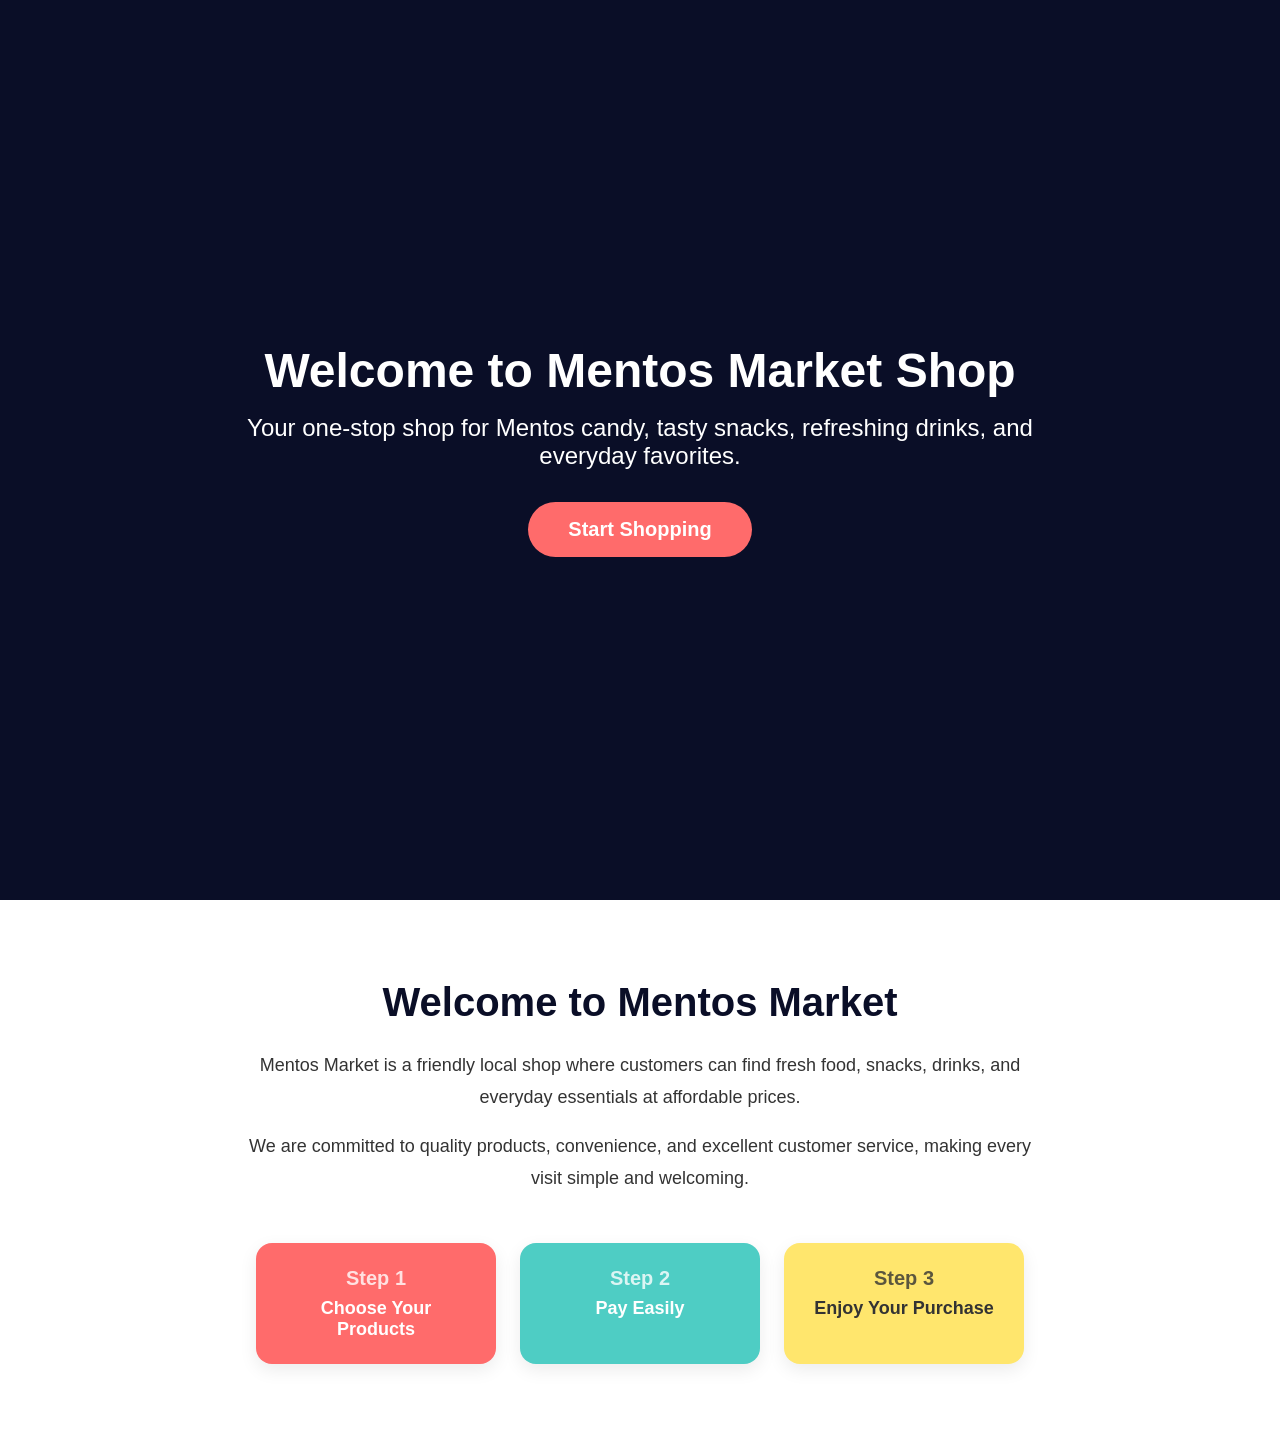
==== index.html @ abd87499 "ccgc" ====
<!DOCTYPE html>
<html lang="en">
<head>
    <meta charset="UTF-8">
    <meta name="viewport" content="width=device-width, initial-scale=1.0">
    <title>AI for Students</title>
    <link rel="stylesheet" href="style.css">
</head>
<body>
    <section class="hero">
        <h1>Welcome to Mentos Market Shop</h1>
        <p>Your one-stop shop for Mentos candy, tasty snacks, refreshing drinks, and everyday favorites.</p>
        <button class="cta-button">Start Shopping</button>
    </section>

    <section class="about">
        <h2>Welcome to Mentos Market</h2>
        <div class="about-content">
            <p>Mentos Market is a friendly local shop where customers can find fresh food, snacks, drinks, and everyday essentials at affordable prices.</p>
            <p>We are committed to quality products, convenience, and excellent customer service, making every visit simple and welcoming.</p>
        </div>
        <div class="steps">
            <div class="step-box">
                <h3>Step 1</h3>
                <p>Choose Your Products</p>
            </div>
            <div class="step-box">
                <h3>Step 2</h3>
                <p>Pay Easily</p>
            </div>
            <div class="step-box">
                <h3>Step 3</h3>
                <p>Enjoy Your Purchase</p>
            </div>
        </div>
    </section>

    <script src="script.js"></script>
</body>
</html>
---- style.css ----
* {
    margin: 0;
    padding: 0;
    box-sizing: border-box;
}

body {
    font-family: Arial, sans-serif;
}

.hero {
    height: 100vh;
    background-color: #0a0e27;
    color: white;
    display: flex;
    flex-direction: column;
    align-items: center;
    justify-content: center;
    text-align: center;
    padding: 2rem;
}

.hero h1 {
    font-size: 3rem;
    margin-bottom: 1rem;
    font-weight: bold;
}

.hero p {
    font-size: 1.5rem;
    margin-bottom: 2rem;
    max-width: 800px;
}

.cta-button {
    background-color: #ff6b6b;
    color: white;
    border: none;
    padding: 1rem 2.5rem;
    font-size: 1.25rem;
    border-radius: 50px;
    cursor: pointer;
    transition: background-color 0.3s ease;
    font-weight: bold;
}

.cta-button:hover {
    background-color: #ff5252;
}

.about {
    background-color: white;
    color: #333;
    padding: 5rem 2rem;
    text-align: center;
}

.about h2 {
    font-size: 2.5rem;
    margin-bottom: 1.5rem;
    color: #0a0e27;
}

.about-content {
    max-width: 800px;
    margin: 0 auto 3rem;
    line-height: 1.8;
    font-size: 1.125rem;
}

.about-content p {
    margin-bottom: 1rem;
}

.steps {
    display: flex;
    justify-content: center;
    gap: 1.5rem;
    flex-wrap: wrap;
}

.step-box {
    background-color: #0a0e27;
    color: white;
    padding: 1.5rem;
    border-radius: 16px;
    min-width: 190px;
    flex: 1;
    max-width: 240px;
    box-shadow: 0 6px 18px rgba(0, 0, 0, 0.08);
}

.step-box:nth-child(1) {
    background-color: #ff6b6b;
}

.step-box:nth-child(2) {
    background-color: #4ecdc4;
}

.step-box:nth-child(3) {
    background-color: #ffe66d;
    color: #333;
}

.step-box h3 {
    font-size: 1.25rem;
    margin-bottom: 0.5rem;
    opacity: 0.8;
}

.step-box p {
    font-size: 1.125rem;
    font-weight: bold;
}
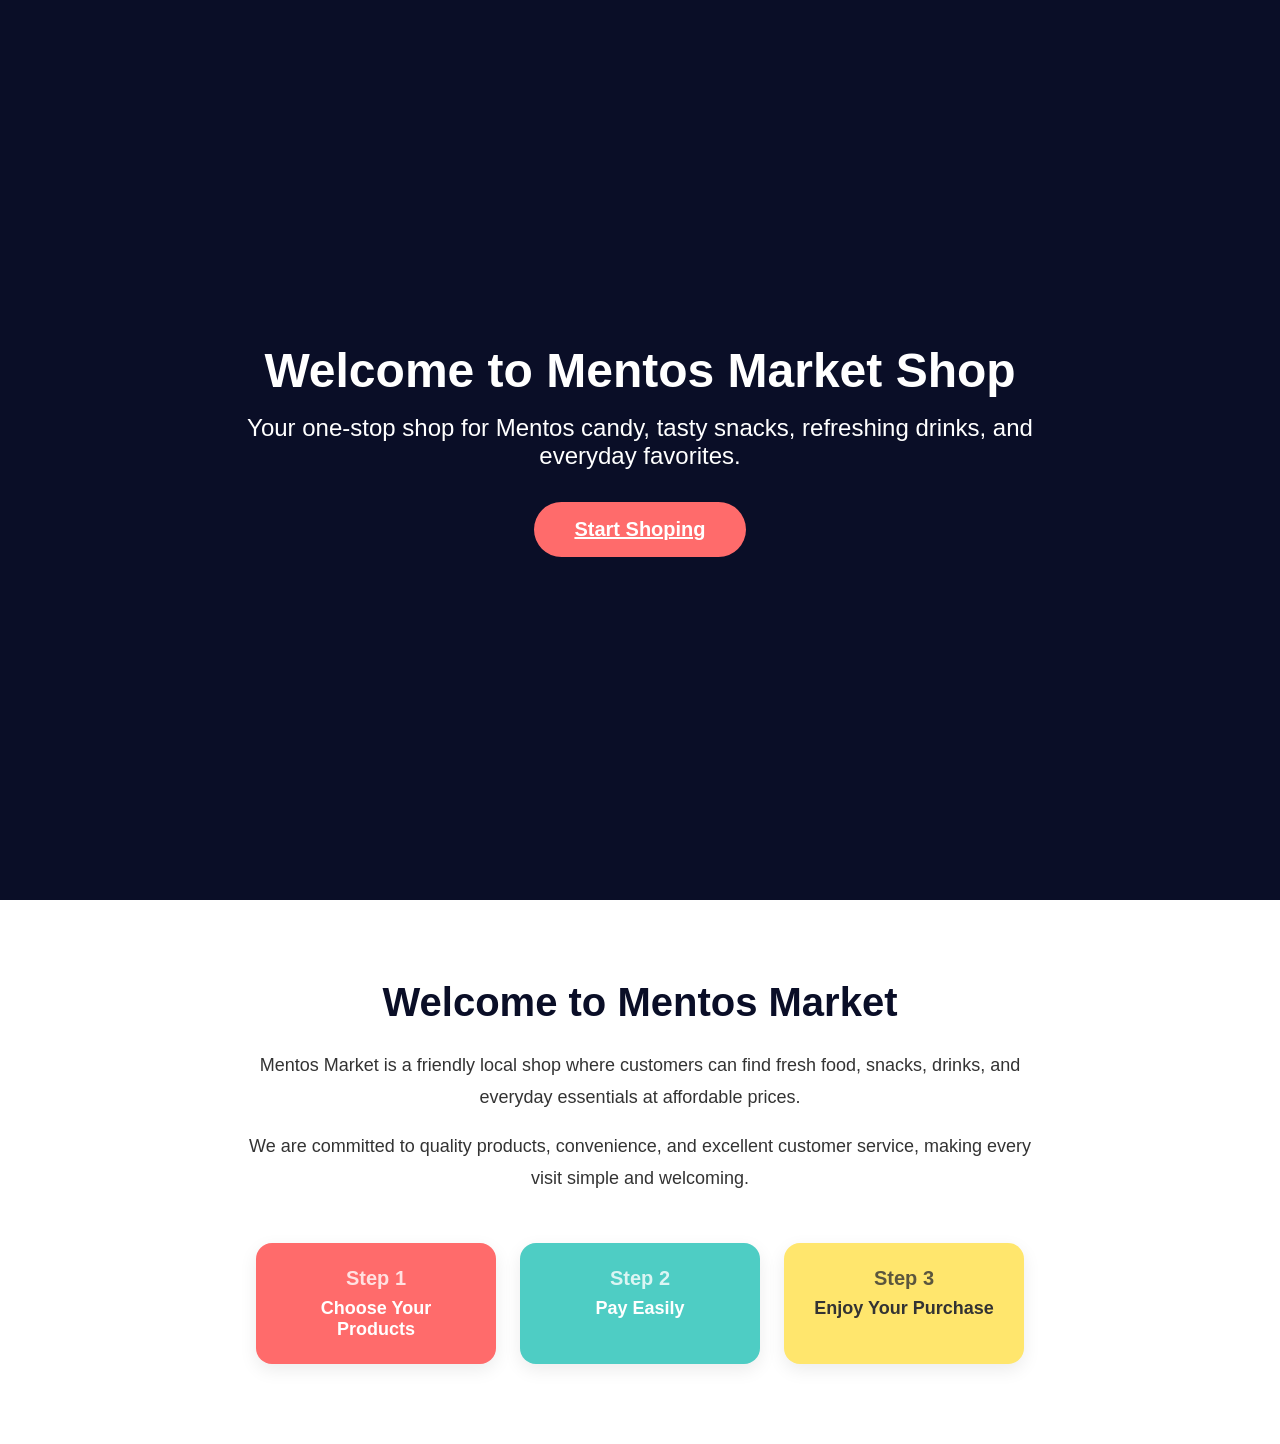
==== commit 6c1caa31: "mentos market shop" ====
--- a/index.html
+++ b/index.html
@@ -10,7 +10,7 @@
     <section class="hero">
         <h1>Welcome to Mentos Market Shop</h1>
         <p>Your one-stop shop for Mentos candy, tasty snacks, refreshing drinks, and everyday favorites.</p>
-        <button class="cta-button">Start Shopping</button>
+        <a href="shop.html" class="cta-button">Start Shoping</a>
     </section>
 
     <section class="about">
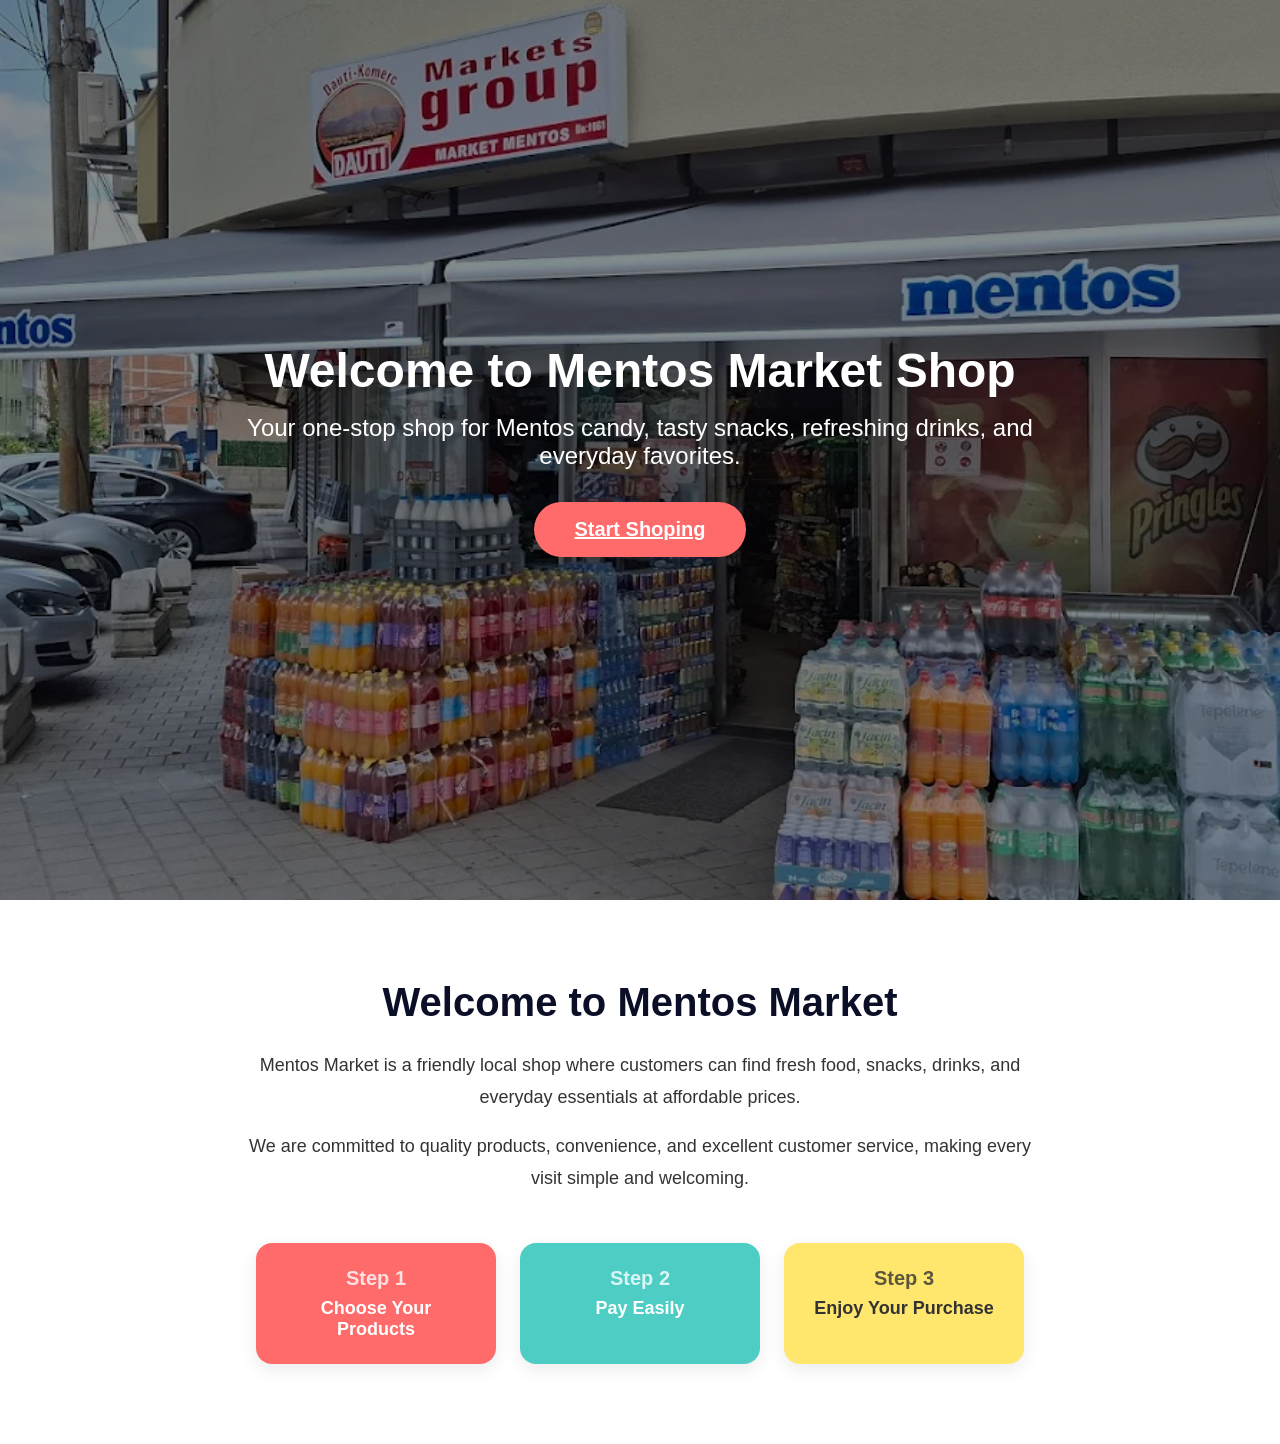
==== commit 4f074f58: "mentos" ====
--- a/index.html
+++ b/index.html
@@ -3,7 +3,7 @@
 <head>
     <meta charset="UTF-8">
     <meta name="viewport" content="width=device-width, initial-scale=1.0">
-    <title>AI for Students</title>
+    <title>Mentos</title>
     <link rel="stylesheet" href="style.css">
 </head>
 <body>
--- a/style.css
+++ b/style.css
@@ -9,8 +9,12 @@
 }
 
 .hero {
+    position: relative;
     height: 100vh;
-    background-color: #0a0e27;
+    background-image: url('bg.jpg');
+    background-size: cover;
+    background-position: center;
+    background-repeat: no-repeat;
     color: white;
     display: flex;
     flex-direction: column;
@@ -18,6 +22,19 @@
     justify-content: center;
     text-align: center;
     padding: 2rem;
+}
+
+.hero::before {
+    content: '';
+    position: absolute;
+    inset: 0;
+    background: rgba(0, 0, 0, 0.45);
+    pointer-events: none;
+}
+
+.hero > * {
+    position: relative;
+    z-index: 1;
 }
 
 .hero h1 {
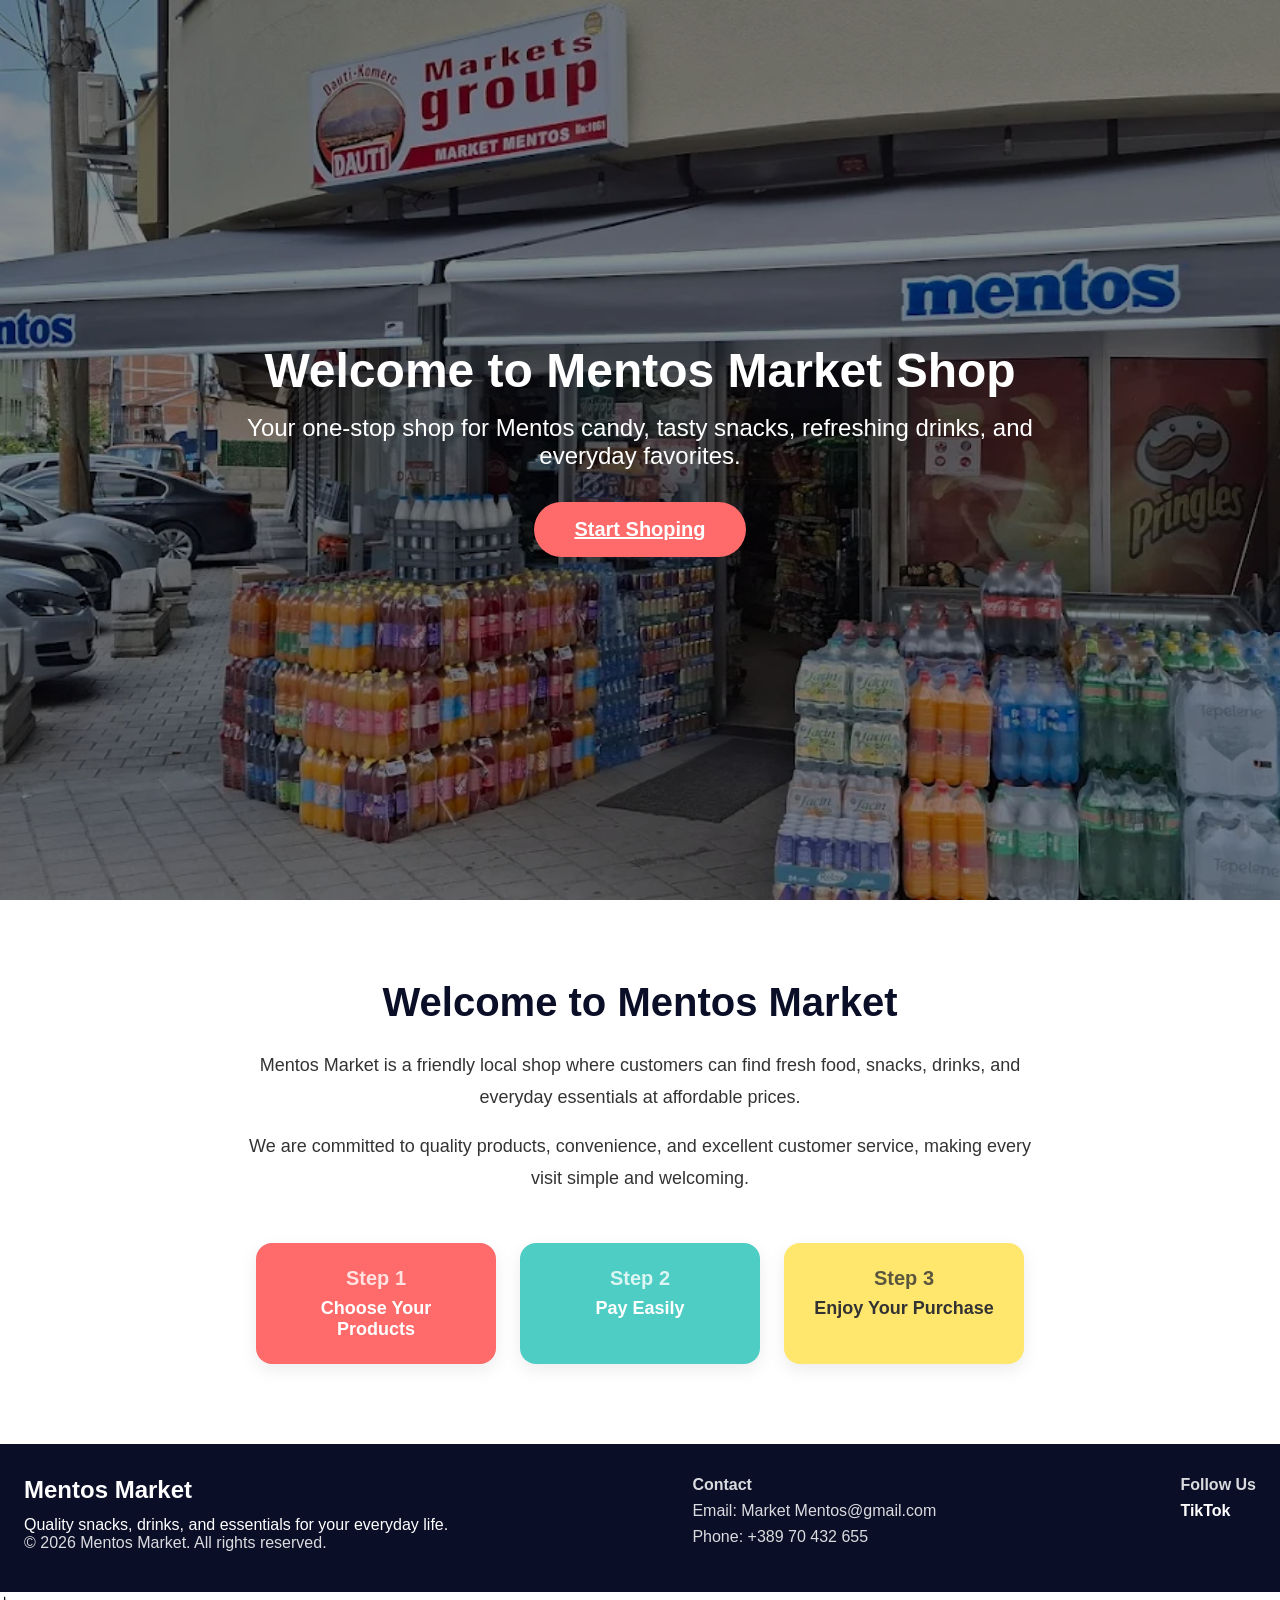
==== commit 1d2e4ca7: "f" ====
--- a/index.html
+++ b/index.html
@@ -36,5 +36,21 @@
     </section>
 
     <script src="script.js"></script>
+    <footer class="site-footer">
+        <div class="footer-content">
+            <p class="footer-brand">Mentos Market</p>
+            <p>Quality snacks, drinks, and essentials for your everyday life.</p>
+            <p class="footer-copy">© 2026 Mentos Market. All rights reserved.</p>
+        </div>
+        <div class="footer-links">
+            <p><strong>Contact</strong></p>
+            <p>Email: Market Mentos@gmail.com</p>
+            <p>Phone: +389 70 432 655
+        </div>
+        <div class="footer-social">
+            <p><strong>Follow Us</strong></p>
+            <p> TikTok</p>
+        </div>
+    </footer>
 </body>
-</html>+</html>+
--- a/style.css
+++ b/style.css
@@ -129,4 +129,56 @@
 .step-box p {
     font-size: 1.125rem;
     font-weight: bold;
-}+}
+
+.site-footer {
+    background: #0a0e27;
+    color: white;
+    padding: 2rem 1.5rem;
+    display: flex;
+    flex-wrap: wrap;
+    justify-content: space-between;
+    gap: 1.5rem;
+    text-align: left;
+}
+
+.footer-content,
+.footer-links {
+    max-width: 520px;
+}
+
+.footer-brand {
+    font-size: 1.5rem;
+    font-weight: bold;
+    margin-bottom: 0.75rem;
+}
+
+.footer-links p,
+.footer-social p,
+.footer-copy {
+    margin-bottom: 0.5rem;
+    opacity: 0.85;
+}
+
+.footer-social {
+    max-width: 280px;
+}
+
+.footer-social p:last-child {
+    margin-top: 0.5rem;
+    opacity: 1;
+    font-weight: bold;
+}
+
+@media (max-width: 700px) {
+    .site-footer {
+        text-align: center;
+        justify-content: center;
+    }
+
+    .footer-content,
+    .footer-links,
+    .footer-social {
+        max-width: 100%;
+    }
+}
